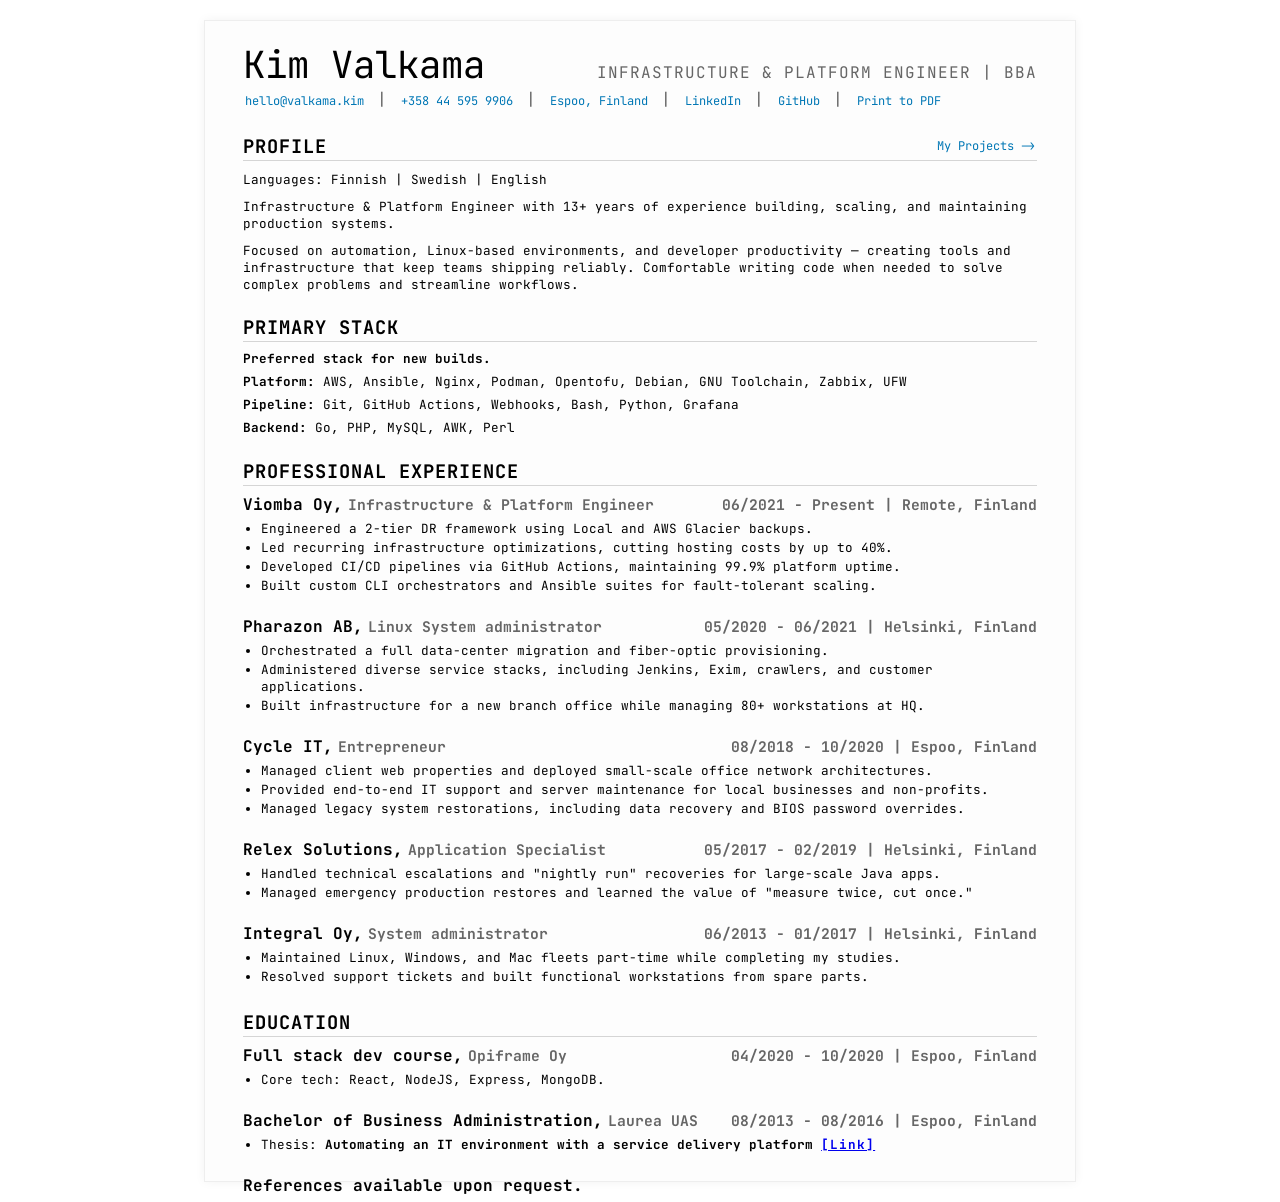
==== index.html @ 3768c575 "Updated profile section" ====
<!doctype html>
<html lang="en">
    <head>
        <meta charset="UTF-8" />
        <meta name="viewport" content="width=device-width, initial-scale=1.0" />

        <title>Kim Valkama | Infrastructure & Platform Engineer</title>
        <meta name="author" content="Kim Valkama" />
        <meta
            name="description"
            content="Kim Valkama | Infrastructure & Platform Engineer. Changing your default server editor to Vim since 2013."
        />
        <meta
            property="og:title"
            content="Kim Valkama | Infrastructure & Platform Engineer"
        />
        <meta
            property="og:description"
            content="Kim Valkama | Infrastructure & Platform Engineer. Changing your default server editor to Vim since 2013."
        />
        <meta property="og:type" content="website" />
        <meta property="og:url" content="https://valkama.kim/" />
        <meta name="twitter:card" content="summary_large_image" />
        <meta
            name="twitter:title"
            content="Kim Valkama | Infrastructure & Platform Engineer"
        />
        <meta
            name="twitter:description"
            content="Changing your default server editor to Vim since 2013."
        />
        <meta property="og:image" content="https://valkama.kim/assets/og.png" />
        <meta property="og:image:width" content="1200" />
        <meta property="og:image:height" content="630" />
        <meta property="og:image:type" content="image/png" />
        <meta name="robots" content="index, follow" />
        <link
            href="https://fonts.googleapis.com/css2?family=JetBrains+Mono:wght@400;700&display=swap"
            rel="stylesheet"
        />
        <link rel="stylesheet" href="css/template.css" />
        <link rel="stylesheet" href="css/intro.css" />
        <link rel="canonical" href="https://valkama.kim/" />
        <link
            rel="icon"
            href="data:image/svg+xml,<svg xmlns=%22http://www.w3.org/2000/svg%22 viewBox=%220 0 100 100%22><text y=%22.9em%22 font-size=%2280%22>🛠️</text></svg>"
        />
        <script type="module">
            import "./js/vim.js";
            import "./js/print.js";
        </script>
        <script type="application/ld+json">
            {
                "@context": "https://schema.org",
                "@type": "Person",
                "name": "Kim Valkama",
                "url": "https://valkama.kim",
                "jobTitle": "Infrastructure & Platform Engineer",
                "address": {
                    "@type": "PostalAddress",
                    "addressLocality": "Espoo",
                    "addressCountry": "Finland"
                },
                "sameAs": [
                    "https://github.com/wesipls",
                    "https://linkedin.com/in/kim-valkama"
                ],
                "knowsAbout": [
                    "Platform Engineering",
                    "Infrastructure as Code",
                    "Linux System Administration",
                    "CI/CD Pipelines",
                    "Cloud Infrastructure",
                    "Automation",
                    "Disaster Recovery"
                ],
                "alumniOf": {
                    "@type": "CollegeOrUniversity",
                    "name": "Laurea University of Applied Sciences"
                }
            }
        </script>
    </head>
    <body>
        <div class="main-container">
            <h1>
                Kim Valkama
                <span>Infrastructure & Platform Engineer | BBA</span>
            </h1>
            <p class="contact-block">
                <a class="contact-link" href="mailto:hello@valkama.kim"
                    >hello@valkama.kim</a
                ><span class="separator"> | </span>
                <a class="contact-link" href="tel:+358445959906"
                    >+358 44 595 9906</a
                ><span class="separator"> | </span>
                <a
                    class="contact-link"
                    href="https://www.google.com/maps/search/?api=1&query=Espoo,+Finland"
                    target="_blank"
                    >Espoo, Finland</a
                ><span class="separator"> | </span>
                <a
                    class="contact-link"
                    href="https://linkedin.com/in/kim-valkama"
                    >LinkedIn</a
                ><span class="separator"> | </span>
                <a class="contact-link" href="https://github.com/wesipls"
                    >GitHub</a
                ><span class="separator"> | </span>
                <button
                    onclick="prepareAndPrint()"
                    class="contact-link print-btn"
                >
                    Print to PDF
                </button>
                <a href="https://valkama.kim" class="print-only"> Website </a>
            </p>
            <h2>
                Profile
                <a href="projects" class="side-link">My Projects -></a>
            </h2>
            <hr />
            <p class="profile">Languages: Finnish | Swedish | English</p>
            <p class="profile">
                Infrastructure & Platform Engineer with 13+ years of experience
                building, scaling, and maintaining production systems.
            </p>
            <p class="profile">
                Focused on automation, Linux-based environments, and developer
                productivity — creating tools and infrastructure that keep teams
                shipping reliably. Comfortable writing code when needed to solve
                complex problems and streamline workflows.
            </p>
            <h2>Primary stack</h2>
            <hr />
            <p class="tech-row">
                <strong>Preferred stack for new builds.</strong>
            </p>
            <p class="tech-row">
                <strong>Platform:</strong> AWS, Ansible, Nginx, Podman,
                Opentofu, Debian, GNU Toolchain, Zabbix, UFW
            </p>
            <p class="tech-row">
                <strong>Pipeline:</strong> Git, GitHub Actions, Webhooks, Bash,
                Python, Grafana
            </p>
            <p class="tech-row">
                <strong>Backend:</strong> Go, PHP, MySQL, AWK, Perl
            </p>
            <h2>Professional Experience</h2>
            <hr />

            <div class="exp-header">
                <h3>Viomba Oy,</h3>
                <h4>Infrastructure & Platform Engineer</h4>
                <h5>06/2021 - Present | Remote, Finland</h5>
            </div>
            <ul>
                <li>
                    Engineered a 2-tier DR framework using Local and AWS Glacier
                    backups.
                </li>
                <li>
                    Led recurring infrastructure optimizations, cutting hosting
                    costs by up to 40%.
                </li>
                <li>
                    Developed CI/CD pipelines via GitHub Actions, maintaining
                    99.9% platform uptime.
                </li>
                <li>
                    Built custom CLI orchestrators and Ansible suites for
                    fault-tolerant scaling.
                </li>
            </ul>

            <div class="exp-header">
                <h3>Pharazon AB,</h3>
                <h4>Linux System administrator</h4>
                <h5>05/2020 - 06/2021 | Helsinki, Finland</h5>
            </div>
            <ul>
                <li>
                    Orchestrated a full data-center migration and fiber-optic
                    provisioning.
                </li>
                <li>
                    Administered diverse service stacks, including Jenkins,
                    Exim, crawlers, and customer applications.
                </li>
                <li>
                    Built infrastructure for a new branch office while managing
                    80+ workstations at HQ.
                </li>
            </ul>

            <div class="exp-header">
                <h3>Cycle IT,</h3>
                <h4>Entrepreneur</h4>
                <h5>08/2018 - 10/2020 | Espoo, Finland</h5>
            </div>
            <ul>
                <li>
                    Managed client web properties and deployed small-scale
                    office network architectures.
                </li>
                <li>
                    Provided end-to-end IT support and server maintenance for
                    local businesses and non-profits.
                </li>
                <li>
                    Managed legacy system restorations, including data recovery
                    and BIOS password overrides.
                </li>
            </ul>

            <div class="exp-header">
                <h3>Relex Solutions,</h3>
                <h4>Application Specialist</h4>
                <h5>05/2017 - 02/2019 | Helsinki, Finland</h5>
            </div>
            <ul>
                <li>
                    Handled technical escalations and "nightly run" recoveries
                    for large-scale Java apps.
                </li>
                <li>
                    Managed emergency production restores and learned the value
                    of "measure twice, cut once."
                </li>
            </ul>

            <div class="exp-header">
                <h3>Integral Oy,</h3>
                <h4>System administrator</h4>
                <h5>06/2013 - 01/2017 | Helsinki, Finland</h5>
            </div>
            <ul>
                <li>
                    Maintained Linux, Windows, and Mac fleets part-time while
                    completing my studies.
                </li>
                <li>
                    Resolved support tickets and built functional workstations
                    from spare parts.
                </li>
            </ul>

            <h2>Education</h2>
            <hr />

            <div class="exp-header">
                <h3>Full stack dev course,</h3>
                <h4>Opiframe Oy</h4>
                <h5>04/2020 - 10/2020 | Espoo, Finland</h5>
            </div>
            <ul>
                <li>Core tech: React, NodeJS, Express, MongoDB.</li>
            </ul>
            <div class="exp-header">
                <h3>Bachelor of Business Administration,</h3>
                <h4>Laurea UAS</h4>
                <h5>08/2013 - 08/2016 | Espoo, Finland</h5>
            </div>
            <ul>
                <li>
                    Thesis:
                    <strong
                        >Automating an IT environment with a service delivery
                        platform</strong
                    >
                    <a
                        href="https://www.theseus.fi/bitstream/handle/10024/120959/Thesis.pdf?sequence=1"
                        target="_blank"
                        class="thesis-link"
                    >
                        [Link]
                    </a>
                </li>
            </ul>
            <h3>References available upon request.</h3>
        </div>
    </body>
</html>
---- css/template.css ----
body {
    font-family: 'JetBrains Mono', 'Courier New', monospace;
    -webkit-font-smoothing: antialiased;
}
.main-container {
    width: 21cm;
    height: 29.7cm;
    margin: 20px auto;
    padding: 0.5cm 1cm;
    background-color: #fdfdfd;
    box-shadow: 0 0 10px rgba(0,0,0,0.05);
    border: 1px solid #eee;
  }
---- css/intro.css ----
h1 {
    display: flex;
    justify-content: space-between;
    align-items: flex-end;
    font-size: 28pt;
    margin: 0;
    font-weight: normal;
}
span {
    font-size: 12pt;
    font-weight: normal;
    color: #666;
    text-transform: uppercase;
    letter-spacing: 1px;
    padding-bottom: 6px;
}
.contact-block {
    margin: 0;
}
.contact-link {
    transition: all 0.2s ease;
    text-decoration: none;
    color: #0077b5;
    padding: 2px 2px;
    border-radius: 2px;
    font-size: 9pt;
    cursor: pointer;
}
.contact-link:hover::before {
    content: "> ";
    color: #4af626;
    font-weight: bold;
    font-size: 1em;
}
.contact-link:hover,
.contact-link:focus {
    background-color: #f0f7ff;
    color: #005582;
}
.print-btn {
    font-family: inherit;
    font-weight: inherit;
    color: #0077b5;
    background: none;
    border: none;
    padding: 2px 2px;
    cursor: pointer;
    transition: all 0.2s ease;
}
.print-btn:hover,
.print-btn:focus {
    background-color: #f0f7ff;
    color: #005582;
}
.separator {
    font-size: inherit;
    font-weight: inherit;
}
.print-only {
    display: none;
}
h2 {
    display: flex;
    justify-content: space-between;
    align-items: flex-end;
    margin-top: 0.6cm;
    margin-bottom: 1px;
    font-size: 14pt;
    text-transform: uppercase;
    letter-spacing: 1px;
}
.side-link {
    font-size: 9pt;
    text-decoration: none;
    margin-bottom: 3px;
    text-transform: none;
    text-decoration: none;
    color: #0077b5;
    letter-spacing: 0px;
    font-weight: normal;
    padding: 2px 2px;
}
.side-link:hover,
.side-link:focus {
    background-color: #f0f7ff;
    color: #005582;
}
hr {
    border: 0;
    height: 1px;
    background: #333;
    margin-top: 1px;
    margin-bottom: 8px;
    opacity: 0.2;
}
.profile {
    margin-bottom: 0;
    margin-top: 10px;
    font-size: 9.5pt;
}
.tech-row {
    margin-bottom: 6px;
    margin-top: 6px;
    font-size: 9.5pt;
}
.exp-header {
    display: flex;
    justify-content: space-between;
    align-items: baseline;
    gap: 5px;
    margin-bottom: 5px;
}
h3 {
    font-size: 12pt;
    margin: 0;
}
h4 {
    font-size: 11pt;
    color: #666;
    margin: 0;
}
h5 {
    font-size: 11pt;
    color: #666;
    margin: 0;
    margin-left: auto;
}
ul {
    margin: 0;
    padding-left: 18px;
    margin-bottom: 20px;
}
li {
    font-size: 9.5pt;
    padding-bottom: 2px;
}
.thesis-link {
    font-weight: bold;
    letter-spacing: 1px;
}

.clip {
    display: flex;
    align-items: center;
    justify-content: flex-start;
    background-color: #e1f0ff;
    clip-path: polygon(
        0% 0%,
        calc(100% - 10px) 0%,
        100% 50%,
        calc(100% - 10px) 100%,
        0% 100%
    );
    box-shadow: 3px 3px 6px rgba(0, 0, 0, 0.1);
    width: 10cm;
    height: 0.75cm;
    margin-left: -40px;
    margin-top: 0;
    margin-bottom: 10px;
    border-left: 5px solid #0077b5;
}
.clip p {
    padding-left: 10px;
    font-size: 9pt;
}

@media print {
    @page {
        size: auto;
        margin: 0;
    }
    html,
    body {
        margin: 0 !important;
        padding: 0 !important;
        height: 100%;
        overflow: hidden;
        background-color: #fff;
    }
    body > * {
        font-family: "JetBrains Mono", "Courier New", monospace;
        display: none !important;
    }
    .main-container {
        display: block !important;
        position: absolute;
        top: 0;
        left: 0;
        border: none !important;
        box-shadow: none !important;
        background: transparent !important;
    }
    hr {
        border: 0 !important;
        border-top: 1px solid #333 !important;
        height: 0 !important;
        background: transparent !important;
        opacity: 1 !important;
        visibility: visible !important;
        margin-top: 0 !important;
        margin-bottom: 8px !important;
        -webkit-print-color-adjust: exact !important;
        print-color-adjust: exact !important;
    }
    .print-only {
        display: inline !important;
        text-decoration: none;
        color: #0077b5;
        padding: 2px 2px;
        border-radius: 2px;
        font-size: 9pt;
    }
    p a {
        color: #000 !important;
        text-decoration: none !important;
        padding: 0 !important;
    }
    p a::before {
        content: "" !important;
    }
    h2,
    h3 {
        break-after: avoid;
    }
    li {
        break-inside: avoid;
    }
    ul {
        break-inside: avoid;
    }
    .print-btn,
    .print-hide {
        display: none !important;
    }
    .clip {
        display: none !important;
    }
    .side-link {
        display: none !important;
    }
}
@media screen and (min-width: 2500px) {
    @supports (zoom: 1.5) {
        body {
            zoom: 1.5;
            display: flex;
            flex-direction: column;
            align-items: center;
        }
    }
    @supports not (zoom: 1.5) {
        body {
            display: flex;
            flex-direction: column;
            align-items: center;
            transform: scale(1.5);
            transform-origin: top center;
        }
    }
}
@media screen and (max-width: 768px) {
    .main-container {
        width: 95%;
        max-width: 95vw;
        height: auto;
        min-height: auto;
        margin: 10px auto;
        padding: 20px 15px;
        box-sizing: border-box;
        overflow-x: hidden;
    }

    h1 {
        flex-direction: column;
        align-items: flex-start;
        font-size: 22pt;
    }

    h1 span {
        font-size: 10pt;
        margin-top: 5px;
        padding-bottom: 0;
    }

    .contact-block {
        display: flex;
        flex-wrap: wrap;
        gap: 8px;
        margin-top: 10px;
    }

    .contact-block .separator {
        display: none;
    }

    .contact-link {
        background-color: #f4faff;
        border: 1px solid #e1f0ff;
        padding: 4px 8px;
        font-size: 10pt;
        border-radius: 4px;
        white-space: nowrap;
    }

    .print-btn {
        display: none !important;
    }

    .exp-header {
        flex-direction: column;
        align-items: flex-start;
        gap: 2px;
        margin-bottom: 8px;
        padding-left: 8px;
        border-left: 2px solid #0077b5;
    }

    h3 {
        font-size: 11pt;
        font-weight: bold;
        text-transform: uppercase;
    }

    h4 {
        font-size: 10pt;
        color: #0077b5;
    }

    h5 {
        margin-left: 0;
        font-size: 8.5pt;
        font-style: italic;
        color: #888;
    }

    li {
        font-size: 9pt;
        line-height: 1.4;
        margin-bottom: 4px;
    }

    .clip {
        width: 100%;
        margin-left: 0;
        clip-path: none;
        height: auto;
        padding: 8px 0;
        border-radius: 0 4px 4px 0;
    }
    .tech-row {
        margin-bottom: 12px;
        line-height: 1.5;
        font-size: 9.5pt;
    }
    .tech-row strong {
        display: block;
        color: #333;
        margin-bottom: 2px;
        text-transform: uppercase;
        font-size: 8pt;
        letter-spacing: 0.5px;
    }
    .tech-row {
        padding: 8px;
        background-color: #fafafa;
        border-radius: 4px;
        border: 1px solid #f0f0f0;
    }
    .thesis-link {
        display: inline-block;
        margin-top: 5px;
        padding: 4px 10px;
        background: #eee;
        border-radius: 4px;
        text-decoration: none;
        font-size: 9pt;
    }
}
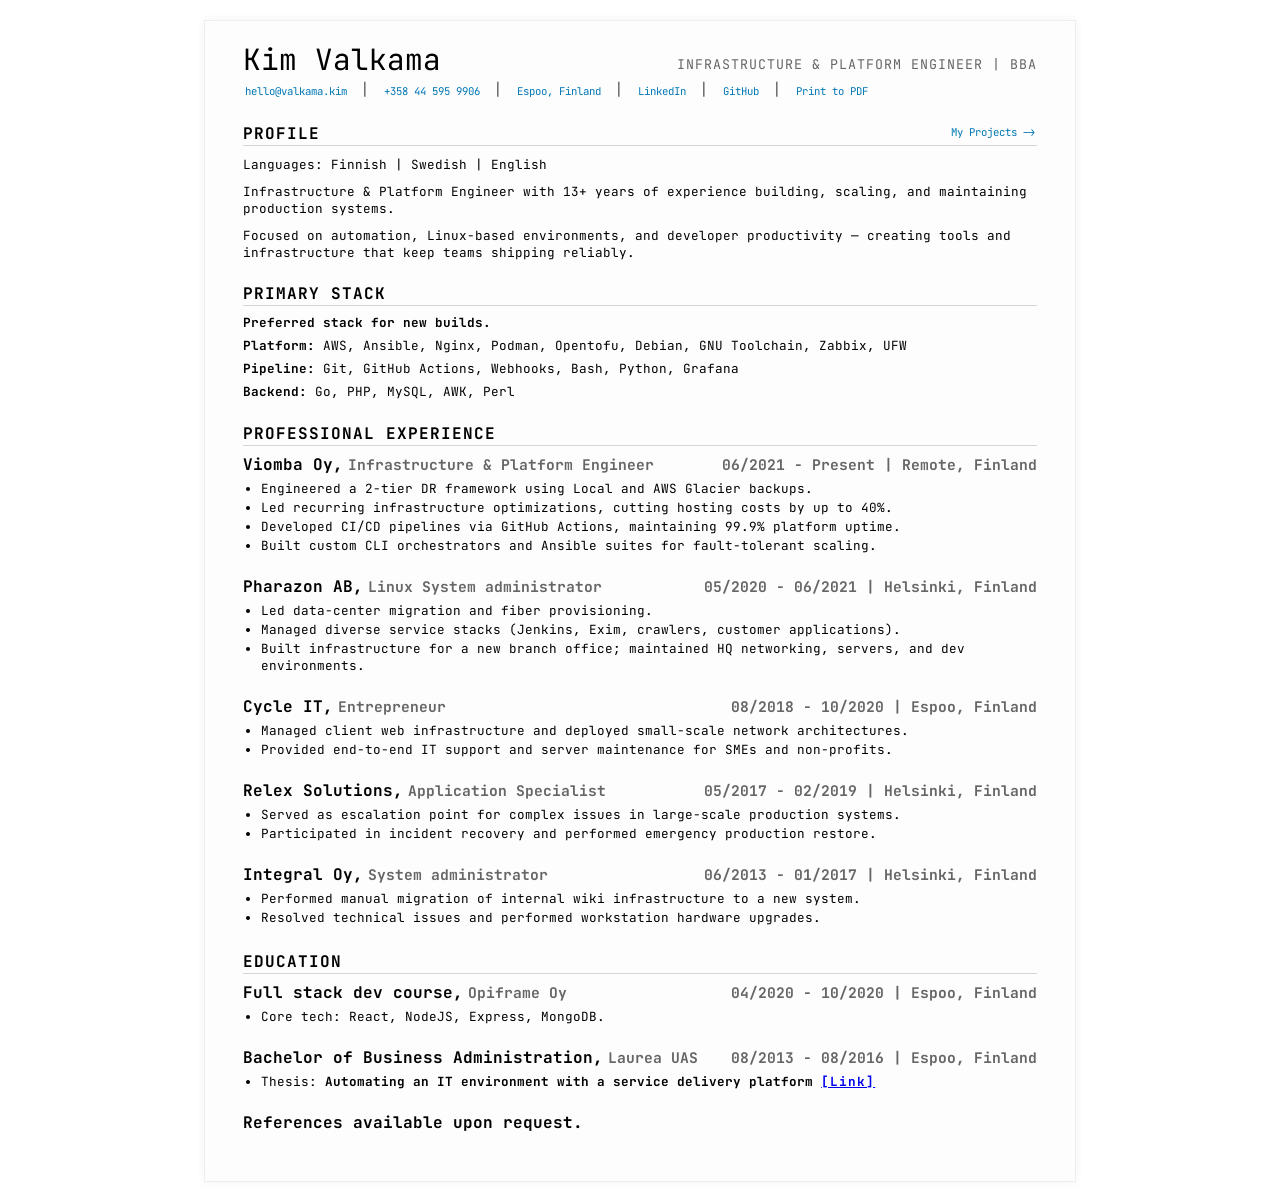
==== commit b978447a: "Updated bulletpoints to be more relevant, updated style" ====
--- a/index.html
+++ b/index.html
@@ -129,8 +129,7 @@
             <p class="profile">
                 Focused on automation, Linux-based environments, and developer
                 productivity — creating tools and infrastructure that keep teams
-                shipping reliably. Comfortable writing code when needed to solve
-                complex problems and streamline workflows.
+                shipping reliably.
             </p>
             <h2>Primary stack</h2>
             <hr />
@@ -181,17 +180,14 @@
                 <h5>05/2020 - 06/2021 | Helsinki, Finland</h5>
             </div>
             <ul>
-                <li>
-                    Orchestrated a full data-center migration and fiber-optic
-                    provisioning.
-                </li>
-                <li>
-                    Administered diverse service stacks, including Jenkins,
-                    Exim, crawlers, and customer applications.
-                </li>
-                <li>
-                    Built infrastructure for a new branch office while managing
-                    80+ workstations at HQ.
+                <li>Led data-center migration and fiber provisioning.</li>
+                <li>
+                    Managed diverse service stacks (Jenkins, Exim, crawlers,
+                    customer applications).
+                </li>
+                <li>
+                    Built infrastructure for a new branch office; maintained HQ
+                    networking, servers, and dev environments.
                 </li>
             </ul>
 
@@ -202,16 +198,12 @@
             </div>
             <ul>
                 <li>
-                    Managed client web properties and deployed small-scale
-                    office network architectures.
+                    Managed client web infrastructure and deployed small-scale
+                    network architectures.
                 </li>
                 <li>
                     Provided end-to-end IT support and server maintenance for
-                    local businesses and non-profits.
-                </li>
-                <li>
-                    Managed legacy system restorations, including data recovery
-                    and BIOS password overrides.
+                    SMEs and non-profits.
                 </li>
             </ul>
 
@@ -222,12 +214,12 @@
             </div>
             <ul>
                 <li>
-                    Handled technical escalations and "nightly run" recoveries
-                    for large-scale Java apps.
-                </li>
-                <li>
-                    Managed emergency production restores and learned the value
-                    of "measure twice, cut once."
+                    Served as escalation point for complex issues in large-scale
+                    production systems.
+                </li>
+                <li>
+                    Participated in incident recovery and performed emergency
+                    production restore.
                 </li>
             </ul>
 
@@ -238,12 +230,12 @@
             </div>
             <ul>
                 <li>
-                    Maintained Linux, Windows, and Mac fleets part-time while
-                    completing my studies.
-                </li>
-                <li>
-                    Resolved support tickets and built functional workstations
-                    from spare parts.
+                    Performed manual migration of internal wiki infrastructure
+                    to a new system.
+                </li>
+                <li>
+                    Resolved technical issues and performed workstation hardware
+                    upgrades.
                 </li>
             </ul>
 
--- a/css/intro.css
+++ b/css/intro.css
@@ -2,12 +2,12 @@
     display: flex;
     justify-content: space-between;
     align-items: flex-end;
-    font-size: 28pt;
+    font-size: 22pt;
     margin: 0;
     font-weight: normal;
 }
 span {
-    font-size: 12pt;
+    font-size: 10pt;
     font-weight: normal;
     color: #666;
     text-transform: uppercase;
@@ -23,7 +23,7 @@
     color: #0077b5;
     padding: 2px 2px;
     border-radius: 2px;
-    font-size: 9pt;
+    font-size: 8pt;
     cursor: pointer;
 }
 .contact-link:hover::before {
@@ -65,12 +65,12 @@
     align-items: flex-end;
     margin-top: 0.6cm;
     margin-bottom: 1px;
-    font-size: 14pt;
+    font-size: 12pt;
     text-transform: uppercase;
     letter-spacing: 1px;
 }
 .side-link {
-    font-size: 9pt;
+    font-size: 8pt;
     text-decoration: none;
     margin-bottom: 3px;
     text-transform: none;
@@ -161,7 +161,7 @@
 }
 .clip p {
     padding-left: 10px;
-    font-size: 9pt;
+    font-size: 8pt;
 }
 
 @media print {
@@ -208,7 +208,7 @@
         color: #0077b5;
         padding: 2px 2px;
         border-radius: 2px;
-        font-size: 9pt;
+        font-size: 8pt;
     }
     p a {
         color: #000 !important;
@@ -334,7 +334,7 @@
     }
 
     li {
-        font-size: 9pt;
+        font-size: 8pt;
         line-height: 1.4;
         margin-bottom: 4px;
     }
@@ -373,6 +373,6 @@
         background: #eee;
         border-radius: 4px;
         text-decoration: none;
-        font-size: 9pt;
-    }
-}
+        font-size: 8pt;
+    }
+}
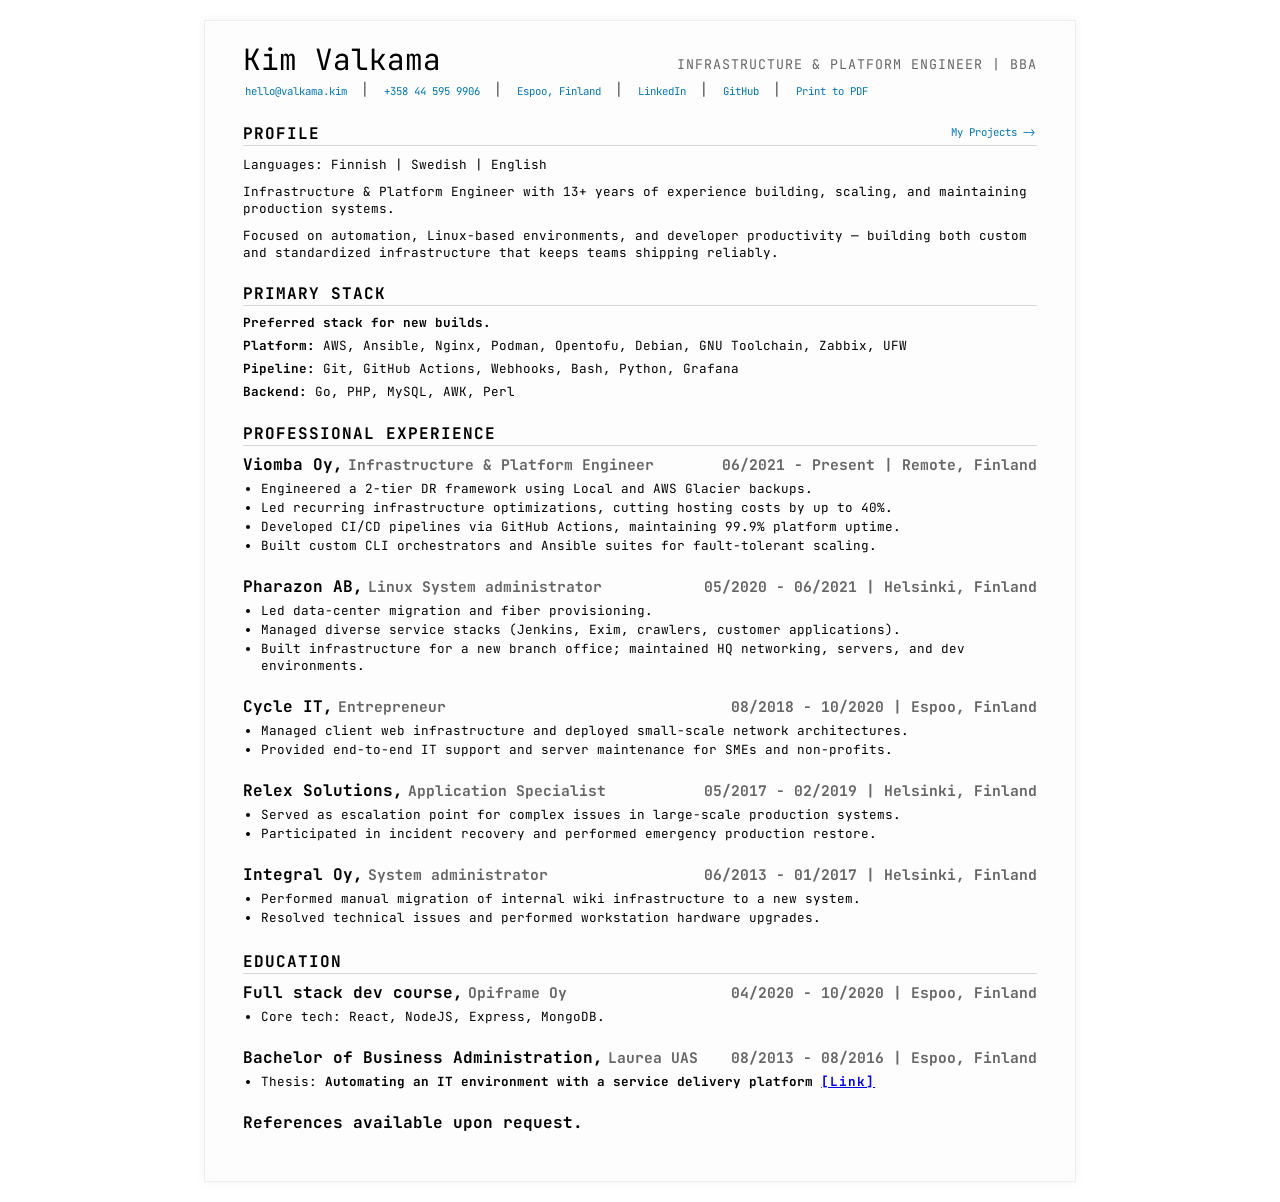
==== commit 994b497e: "Updated profile section" ====
--- a/index.html
+++ b/index.html
@@ -128,8 +128,8 @@
             </p>
             <p class="profile">
                 Focused on automation, Linux-based environments, and developer
-                productivity — creating tools and infrastructure that keep teams
-                shipping reliably.
+                productivity — building both custom and standardized
+                infrastructure that keeps teams shipping reliably.
             </p>
             <h2>Primary stack</h2>
             <hr />
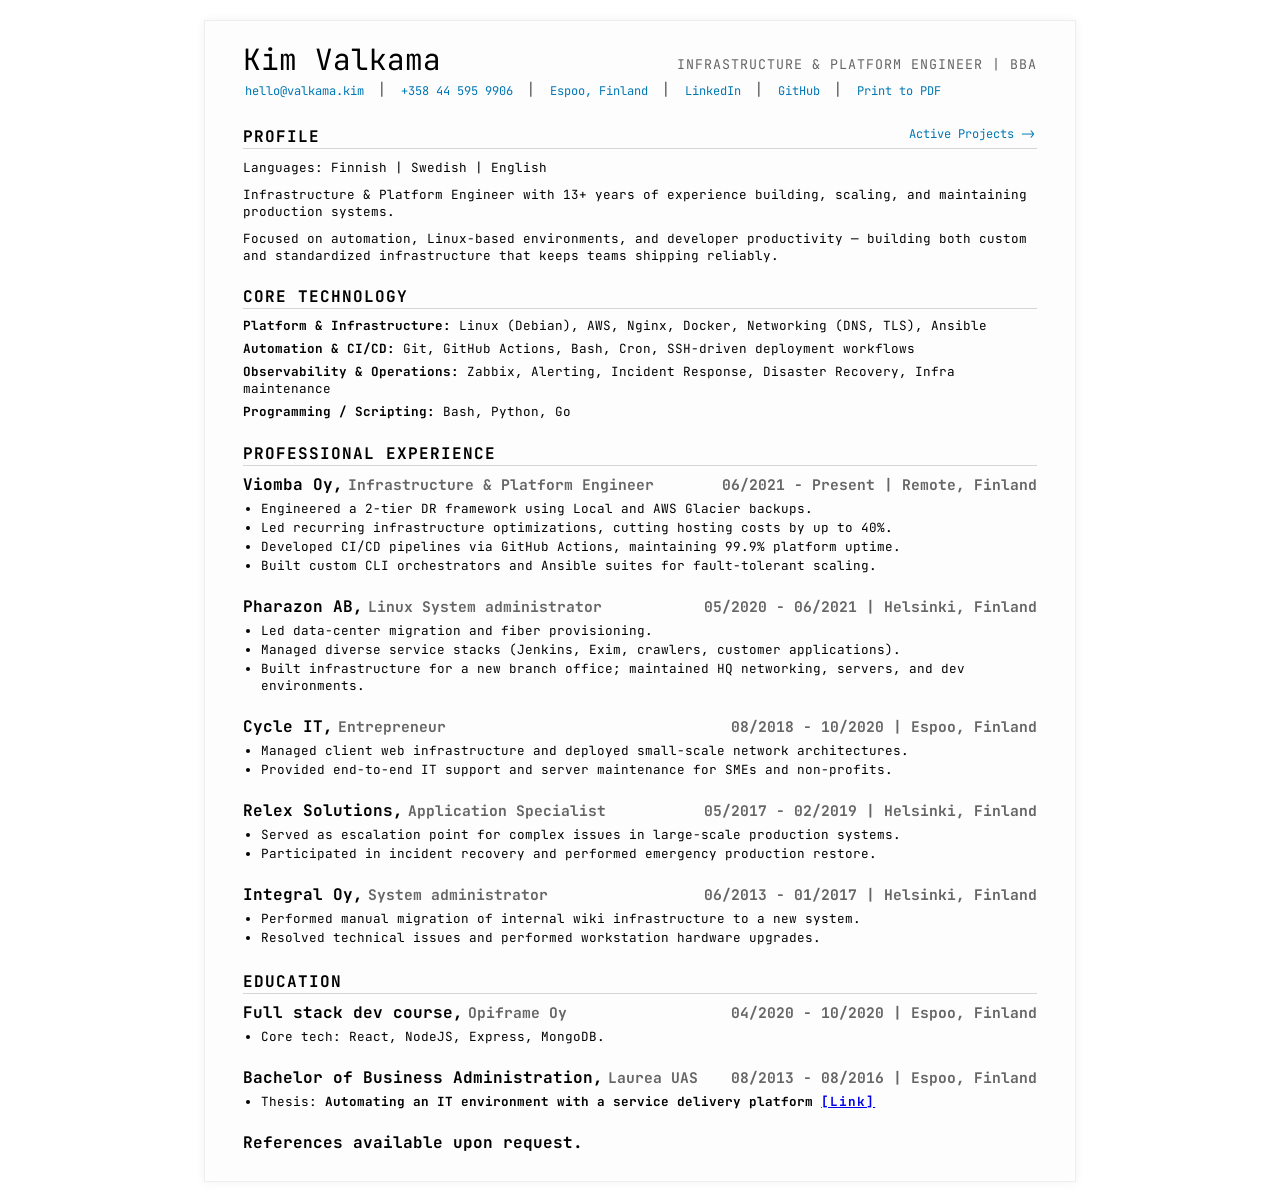
==== commit 1c140c60: "Final changes" ====
--- a/index.html
+++ b/index.html
@@ -118,7 +118,7 @@
             </p>
             <h2>
                 Profile
-                <a href="projects" class="side-link">My Projects -></a>
+                <a href="projects" class="side-link">Active Projects -></a>
             </h2>
             <hr />
             <p class="profile">Languages: Finnish | Swedish | English</p>
@@ -131,21 +131,22 @@
                 productivity — building both custom and standardized
                 infrastructure that keeps teams shipping reliably.
             </p>
-            <h2>Primary stack</h2>
-            <hr />
-            <p class="tech-row">
-                <strong>Preferred stack for new builds.</strong>
-            </p>
-            <p class="tech-row">
-                <strong>Platform:</strong> AWS, Ansible, Nginx, Podman,
-                Opentofu, Debian, GNU Toolchain, Zabbix, UFW
-            </p>
-            <p class="tech-row">
-                <strong>Pipeline:</strong> Git, GitHub Actions, Webhooks, Bash,
-                Python, Grafana
-            </p>
-            <p class="tech-row">
-                <strong>Backend:</strong> Go, PHP, MySQL, AWK, Perl
+            <h2>Core Technology</h2>
+            <hr />
+            <p class="tech-row">
+                <strong>Platform & Infrastructure:</strong> Linux (Debian), AWS,
+                Nginx, Docker, Networking (DNS, TLS), Ansible
+            </p>
+            <p class="tech-row">
+                <strong>Automation & CI/CD:</strong> Git, GitHub Actions, Bash,
+                Cron, SSH-driven deployment workflows
+            </p>
+            <p class="tech-row">
+                <strong>Observability & Operations:</strong> Zabbix, Alerting,
+                Incident Response, Disaster Recovery, Infra maintenance
+            </p>
+            <p class="tech-row">
+                <strong>Programming / Scripting:</strong> Bash, Python, Go
             </p>
             <h2>Professional Experience</h2>
             <hr />
--- a/css/intro.css
+++ b/css/intro.css
@@ -23,7 +23,7 @@
     color: #0077b5;
     padding: 2px 2px;
     border-radius: 2px;
-    font-size: 8pt;
+    font-size: 9pt;
     cursor: pointer;
 }
 .contact-link:hover::before {
@@ -70,7 +70,7 @@
     letter-spacing: 1px;
 }
 .side-link {
-    font-size: 8pt;
+    font-size: 9pt;
     text-decoration: none;
     margin-bottom: 3px;
     text-transform: none;
@@ -334,7 +334,7 @@
     }
 
     li {
-        font-size: 8pt;
+        font-size: 8.5pt;
         line-height: 1.4;
         margin-bottom: 4px;
     }
@@ -357,7 +357,7 @@
         color: #333;
         margin-bottom: 2px;
         text-transform: uppercase;
-        font-size: 8pt;
+        font-size: 8.5pt;
         letter-spacing: 0.5px;
     }
     .tech-row {
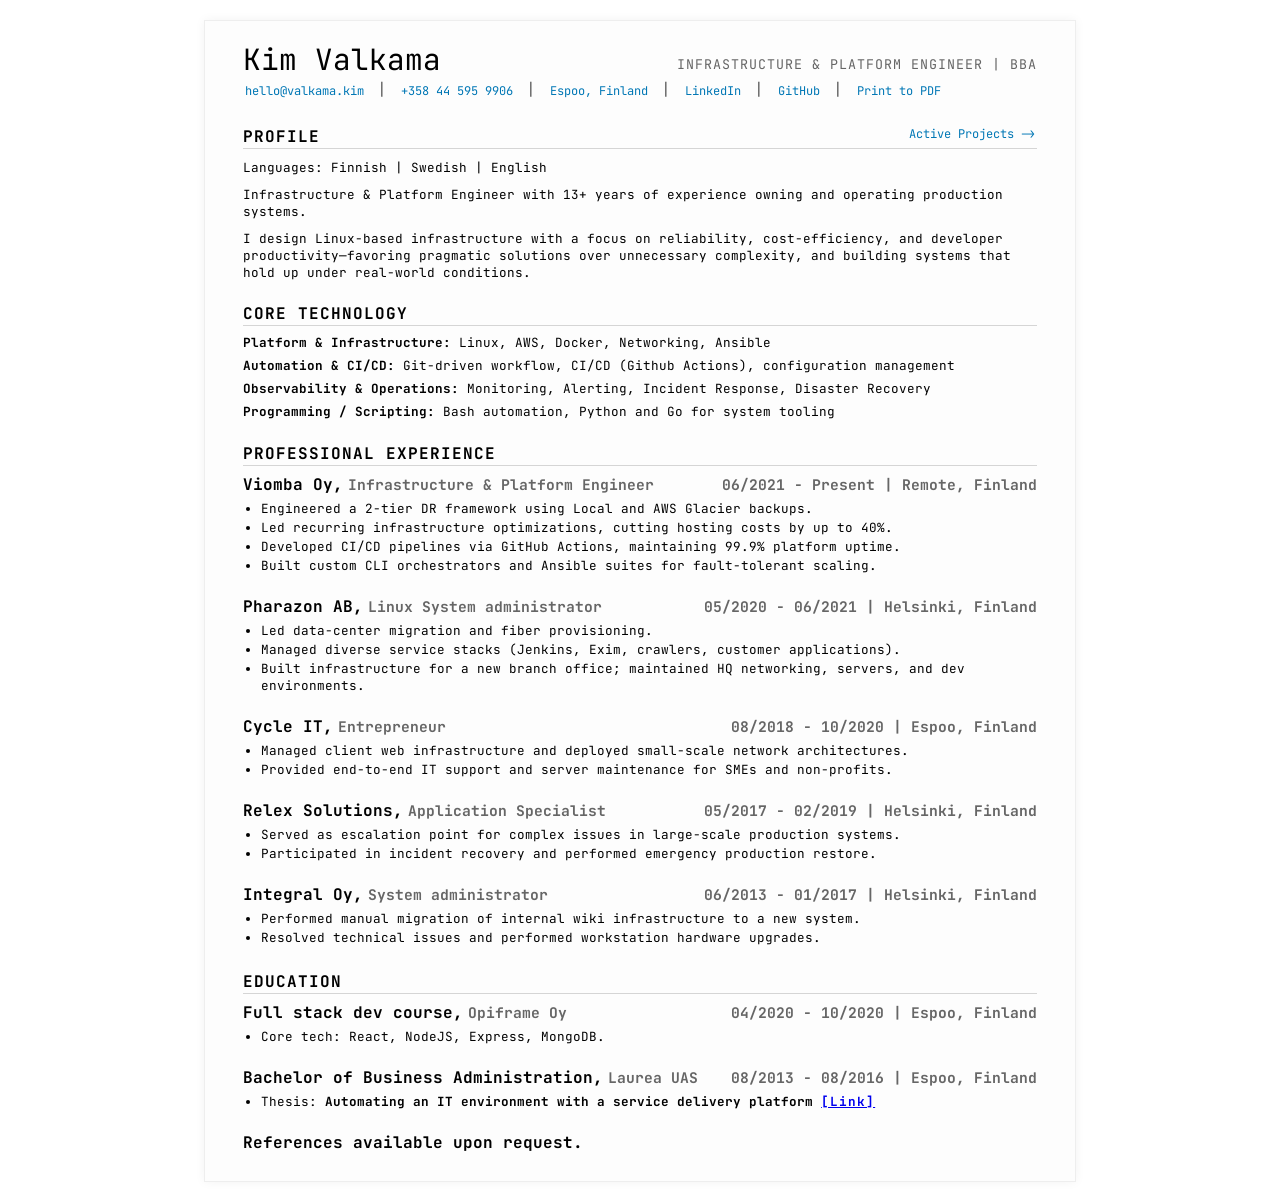
==== commit 3604b982: "Small updates" ====
--- a/index.html
+++ b/index.html
@@ -124,29 +124,31 @@
             <p class="profile">Languages: Finnish | Swedish | English</p>
             <p class="profile">
                 Infrastructure & Platform Engineer with 13+ years of experience
-                building, scaling, and maintaining production systems.
+                owning and operating production systems.
             </p>
             <p class="profile">
-                Focused on automation, Linux-based environments, and developer
-                productivity — building both custom and standardized
-                infrastructure that keeps teams shipping reliably.
+                I design Linux-based infrastructure with a focus on reliability,
+                cost-efficiency, and developer productivity—favoring pragmatic
+                solutions over unnecessary complexity, and building systems that
+                hold up under real-world conditions.
             </p>
             <h2>Core Technology</h2>
             <hr />
             <p class="tech-row">
-                <strong>Platform & Infrastructure:</strong> Linux (Debian), AWS,
-                Nginx, Docker, Networking (DNS, TLS), Ansible
-            </p>
-            <p class="tech-row">
-                <strong>Automation & CI/CD:</strong> Git, GitHub Actions, Bash,
-                Cron, SSH-driven deployment workflows
-            </p>
-            <p class="tech-row">
-                <strong>Observability & Operations:</strong> Zabbix, Alerting,
-                Incident Response, Disaster Recovery, Infra maintenance
-            </p>
-            <p class="tech-row">
-                <strong>Programming / Scripting:</strong> Bash, Python, Go
+                <strong>Platform & Infrastructure:</strong> Linux, AWS, Docker,
+                Networking, Ansible
+            </p>
+            <p class="tech-row">
+                <strong>Automation & CI/CD:</strong> Git-driven workflow, CI/CD
+                (Github Actions), configuration management
+            </p>
+            <p class="tech-row">
+                <strong>Observability & Operations:</strong> Monitoring,
+                Alerting, Incident Response, Disaster Recovery
+            </p>
+            <p class="tech-row">
+                <strong>Programming / Scripting:</strong> Bash automation,
+                Python and Go for system tooling
             </p>
             <h2>Professional Experience</h2>
             <hr />
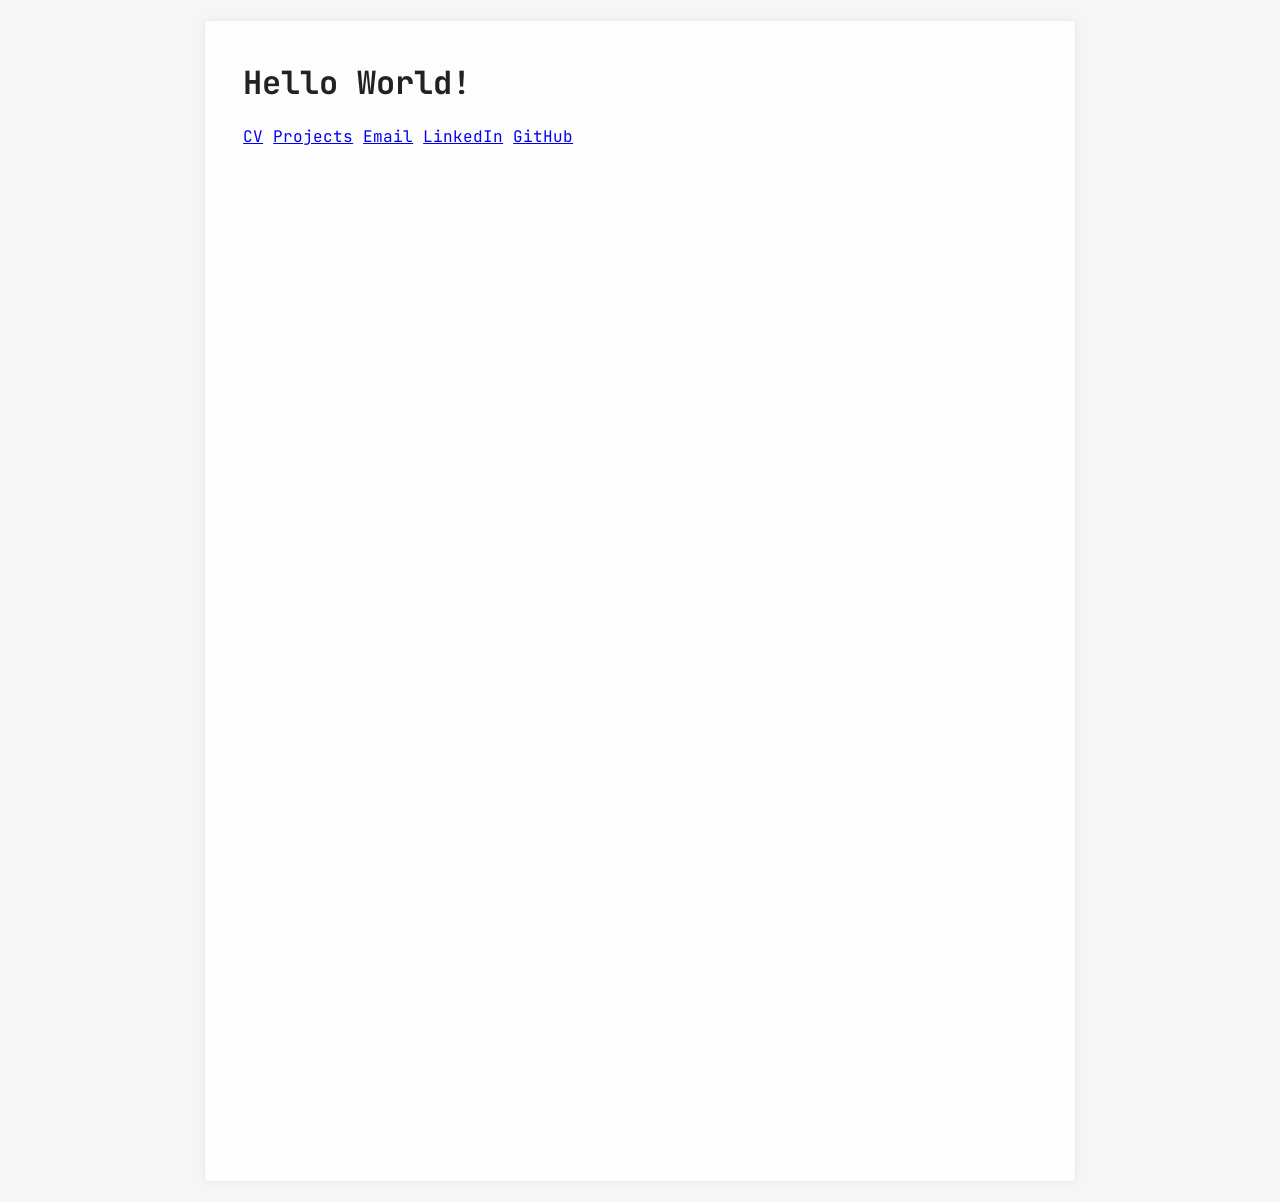
==== commit cf4d5fe9: "Updated index" ====
--- a/index.html
+++ b/index.html
@@ -39,7 +39,6 @@
             rel="stylesheet"
         />
         <link rel="stylesheet" href="css/template.css" />
-        <link rel="stylesheet" href="css/intro.css" />
         <link rel="canonical" href="https://valkama.kim/" />
         <link
             rel="icon"
@@ -47,14 +46,13 @@
         />
         <script type="module">
             import "./js/vim.js";
-            import "./js/print.js";
         </script>
         <script type="application/ld+json">
             {
                 "@context": "https://schema.org",
                 "@type": "Person",
                 "name": "Kim Valkama",
-                "url": "https://valkama.kim",
+                "url": "https://valkama.kim/",
                 "jobTitle": "Infrastructure & Platform Engineer",
                 "address": {
                     "@type": "PostalAddress",
@@ -82,199 +80,15 @@
         </script>
     </head>
     <body>
-        <div class="main-container">
-            <h1>
-                Kim Valkama
-                <span>Infrastructure & Platform Engineer | BBA</span>
-            </h1>
-            <p class="contact-block">
-                <a class="contact-link" href="mailto:hello@valkama.kim"
-                    >hello@valkama.kim</a
-                ><span class="separator"> | </span>
-                <a class="contact-link" href="tel:+358445959906"
-                    >+358 44 595 9906</a
-                ><span class="separator"> | </span>
-                <a
-                    class="contact-link"
-                    href="https://www.google.com/maps/search/?api=1&query=Espoo,+Finland"
-                    target="_blank"
-                    >Espoo, Finland</a
-                ><span class="separator"> | </span>
-                <a
-                    class="contact-link"
-                    href="https://linkedin.com/in/kim-valkama"
-                    >LinkedIn</a
-                ><span class="separator"> | </span>
-                <a class="contact-link" href="https://github.com/wesipls"
-                    >GitHub</a
-                ><span class="separator"> | </span>
-                <button
-                    onclick="prepareAndPrint()"
-                    class="contact-link print-btn"
-                >
-                    Print to PDF
-                </button>
-                <a href="https://valkama.kim" class="print-only"> Website </a>
-            </p>
-            <h2>
-                Profile
-                <a href="projects" class="side-link">Active Projects -></a>
-            </h2>
-            <hr />
-            <p class="profile">Languages: Finnish | Swedish | English</p>
-            <p class="profile">
-                Infrastructure & Platform Engineer with 13+ years of experience
-                owning and operating production systems.
-            </p>
-            <p class="profile">
-                I design Linux-based infrastructure with a focus on reliability,
-                cost-efficiency, and developer productivity—favoring pragmatic
-                solutions over unnecessary complexity, and building systems that
-                hold up under real-world conditions.
-            </p>
-            <h2>Core Technology</h2>
-            <hr />
-            <p class="tech-row">
-                <strong>Platform & Infrastructure:</strong> Linux, AWS, Docker,
-                Networking, Ansible
-            </p>
-            <p class="tech-row">
-                <strong>Automation & CI/CD:</strong> Git-driven workflow, CI/CD
-                (Github Actions), configuration management
-            </p>
-            <p class="tech-row">
-                <strong>Observability & Operations:</strong> Monitoring,
-                Alerting, Incident Response, Disaster Recovery
-            </p>
-            <p class="tech-row">
-                <strong>Programming / Scripting:</strong> Bash automation,
-                Python and Go for system tooling
-            </p>
-            <h2>Professional Experience</h2>
-            <hr />
-
-            <div class="exp-header">
-                <h3>Viomba Oy,</h3>
-                <h4>Infrastructure & Platform Engineer</h4>
-                <h5>06/2021 - Present | Remote, Finland</h5>
-            </div>
-            <ul>
-                <li>
-                    Engineered a 2-tier DR framework using Local and AWS Glacier
-                    backups.
-                </li>
-                <li>
-                    Led recurring infrastructure optimizations, cutting hosting
-                    costs by up to 40%.
-                </li>
-                <li>
-                    Developed CI/CD pipelines via GitHub Actions, maintaining
-                    99.9% platform uptime.
-                </li>
-                <li>
-                    Built custom CLI orchestrators and Ansible suites for
-                    fault-tolerant scaling.
-                </li>
-            </ul>
-
-            <div class="exp-header">
-                <h3>Pharazon AB,</h3>
-                <h4>Linux System administrator</h4>
-                <h5>05/2020 - 06/2021 | Helsinki, Finland</h5>
-            </div>
-            <ul>
-                <li>Led data-center migration and fiber provisioning.</li>
-                <li>
-                    Managed diverse service stacks (Jenkins, Exim, crawlers,
-                    customer applications).
-                </li>
-                <li>
-                    Built infrastructure for a new branch office; maintained HQ
-                    networking, servers, and dev environments.
-                </li>
-            </ul>
-
-            <div class="exp-header">
-                <h3>Cycle IT,</h3>
-                <h4>Entrepreneur</h4>
-                <h5>08/2018 - 10/2020 | Espoo, Finland</h5>
-            </div>
-            <ul>
-                <li>
-                    Managed client web infrastructure and deployed small-scale
-                    network architectures.
-                </li>
-                <li>
-                    Provided end-to-end IT support and server maintenance for
-                    SMEs and non-profits.
-                </li>
-            </ul>
-
-            <div class="exp-header">
-                <h3>Relex Solutions,</h3>
-                <h4>Application Specialist</h4>
-                <h5>05/2017 - 02/2019 | Helsinki, Finland</h5>
-            </div>
-            <ul>
-                <li>
-                    Served as escalation point for complex issues in large-scale
-                    production systems.
-                </li>
-                <li>
-                    Participated in incident recovery and performed emergency
-                    production restore.
-                </li>
-            </ul>
-
-            <div class="exp-header">
-                <h3>Integral Oy,</h3>
-                <h4>System administrator</h4>
-                <h5>06/2013 - 01/2017 | Helsinki, Finland</h5>
-            </div>
-            <ul>
-                <li>
-                    Performed manual migration of internal wiki infrastructure
-                    to a new system.
-                </li>
-                <li>
-                    Resolved technical issues and performed workstation hardware
-                    upgrades.
-                </li>
-            </ul>
-
-            <h2>Education</h2>
-            <hr />
-
-            <div class="exp-header">
-                <h3>Full stack dev course,</h3>
-                <h4>Opiframe Oy</h4>
-                <h5>04/2020 - 10/2020 | Espoo, Finland</h5>
-            </div>
-            <ul>
-                <li>Core tech: React, NodeJS, Express, MongoDB.</li>
-            </ul>
-            <div class="exp-header">
-                <h3>Bachelor of Business Administration,</h3>
-                <h4>Laurea UAS</h4>
-                <h5>08/2013 - 08/2016 | Espoo, Finland</h5>
-            </div>
-            <ul>
-                <li>
-                    Thesis:
-                    <strong
-                        >Automating an IT environment with a service delivery
-                        platform</strong
-                    >
-                    <a
-                        href="https://www.theseus.fi/bitstream/handle/10024/120959/Thesis.pdf?sequence=1"
-                        target="_blank"
-                        class="thesis-link"
-                    >
-                        [Link]
-                    </a>
-                </li>
-            </ul>
-            <h3>References available upon request.</h3>
-        </div>
+        <main class="main-container">
+            <h1>Hello World!</h1>
+            <nav aria-label="Primary">
+                <a href="cv">CV</a>
+                <a href="projects">Projects</a>
+                <a href="mailto:hello@valkama.kim">Email</a>
+                <a href="https://linkedin.com/in/kim-valkama">LinkedIn</a>
+                <a href="https://github.com/wesipls">GitHub</a>
+            </nav>
+        </main>
     </body>
 </html>
--- a/css/template.css
+++ b/css/template.css
@@ -1,13 +1,35 @@
+:root {
+    --page-background: #f6f6f6;
+    --surface-background: #fdfdfd;
+    --text-color: #222;
+    --muted-color: #666;
+    --rule-color: #333;
+    --link-color: #0077b5;
+    --link-hover-color: #005582;
+    --link-hover-background: #f0f7ff;
+    --accent-color: #4af626;
+    --soft-accent-background: #e1f0ff;
+    --soft-border-color: #eee;
+    --shadow-soft: 0 0 10px rgba(0, 0, 0, 0.05);
+}
+
+html,
 body {
-    font-family: 'JetBrains Mono', 'Courier New', monospace;
+    background-color: var(--page-background);
+}
+
+body {
+    color: var(--text-color);
+    font-family: "JetBrains Mono", "Courier New", monospace;
     -webkit-font-smoothing: antialiased;
 }
+
 .main-container {
     width: 21cm;
     height: 29.7cm;
     margin: 20px auto;
     padding: 0.5cm 1cm;
-    background-color: #fdfdfd;
-    box-shadow: 0 0 10px rgba(0,0,0,0.05);
-    border: 1px solid #eee;
-  }
+    background-color: var(--surface-background);
+    box-shadow: var(--shadow-soft);
+    border: 1px solid var(--soft-border-color);
+}
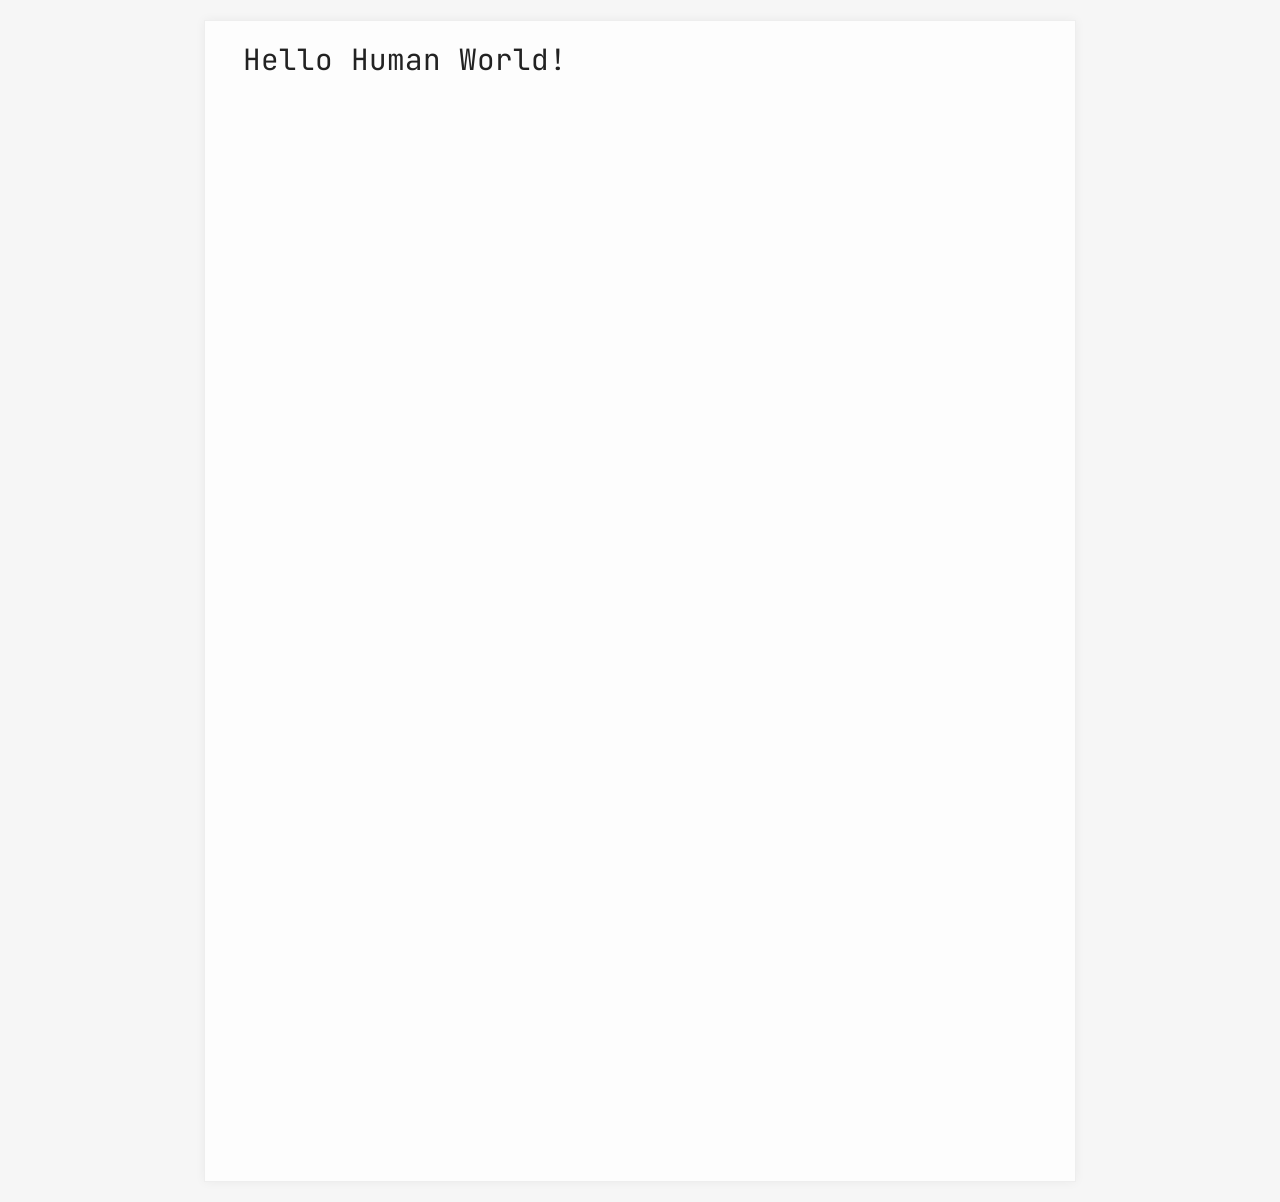
==== commit 8944605c: "fixed styling" ====
--- a/index.html
+++ b/index.html
@@ -81,14 +81,7 @@
     </head>
     <body>
         <main class="main-container">
-            <h1>Hello World!</h1>
-            <nav aria-label="Primary">
-                <a href="cv">CV</a>
-                <a href="projects">Projects</a>
-                <a href="mailto:hello@valkama.kim">Email</a>
-                <a href="https://linkedin.com/in/kim-valkama">LinkedIn</a>
-                <a href="https://github.com/wesipls">GitHub</a>
-            </nav>
+            <h1>Hello Human World!</h1>
         </main>
     </body>
 </html>
--- a/css/template.css
+++ b/css/template.css
@@ -33,3 +33,12 @@
     box-shadow: var(--shadow-soft);
     border: 1px solid var(--soft-border-color);
 }
+
+h1 {
+    display: flex;
+    justify-content: space-between;
+    align-items: flex-end;
+    font-size: 22pt;
+    margin: 0;
+    font-weight: normal;
+}
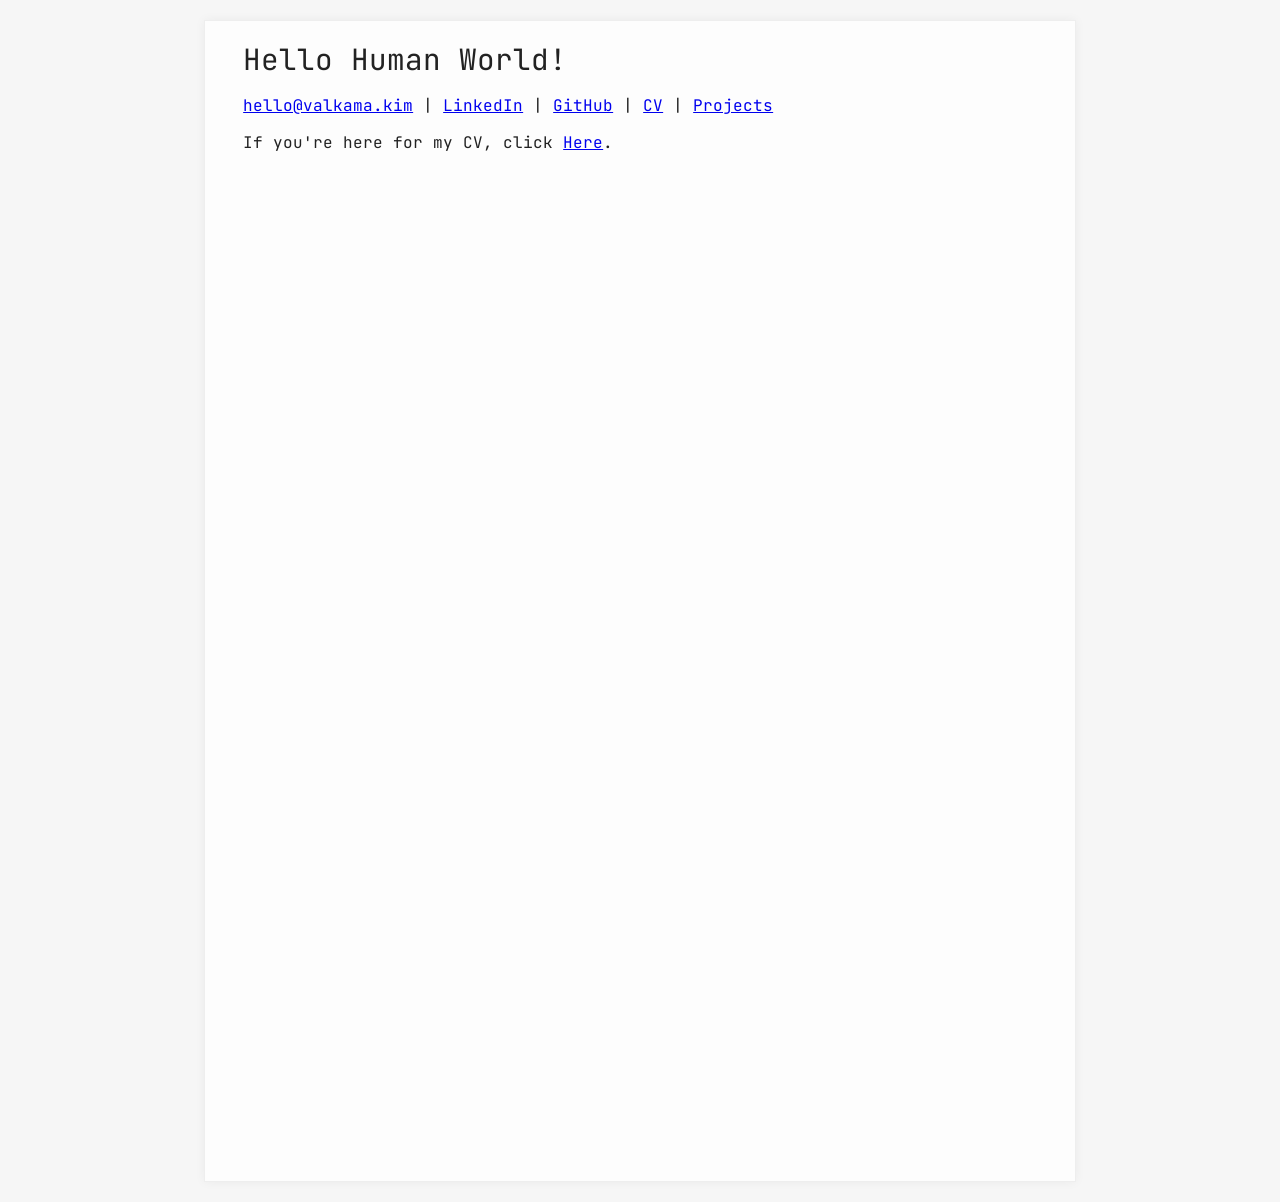
==== commit 8577191e: "Stuff" ====
--- a/index.html
+++ b/index.html
@@ -82,6 +82,28 @@
     <body>
         <main class="main-container">
             <h1>Hello Human World!</h1>
+            <p class="contact-block">
+                <a class="contact-link" href="mailto:hello@valkama.kim"
+                    >hello@valkama.kim</a
+                ><span class="separator"> | </span>
+                <a
+                    class="contact-link"
+                    href="https://linkedin.com/in/kim-valkama"
+                    >LinkedIn</a
+                ><span class="separator"> | </span>
+                <a class="contact-link" href="https://github.com/wesipls"
+                    >GitHub</a
+                ><span class="separator"> | </span>
+                <a class="contact-link" href="https://valkama.kim/cv">CV</a
+                ><span class="separator"> | </span>
+                <a class="contact-link" href="https://valkama.kim/projects"
+                    >Projects</a
+                >
+            </p>
+            <p>
+                If you're here for my CV, click
+                <a href="https://valkama.kim/cv">Here</a>.
+            </p>
         </main>
     </body>
 </html>
